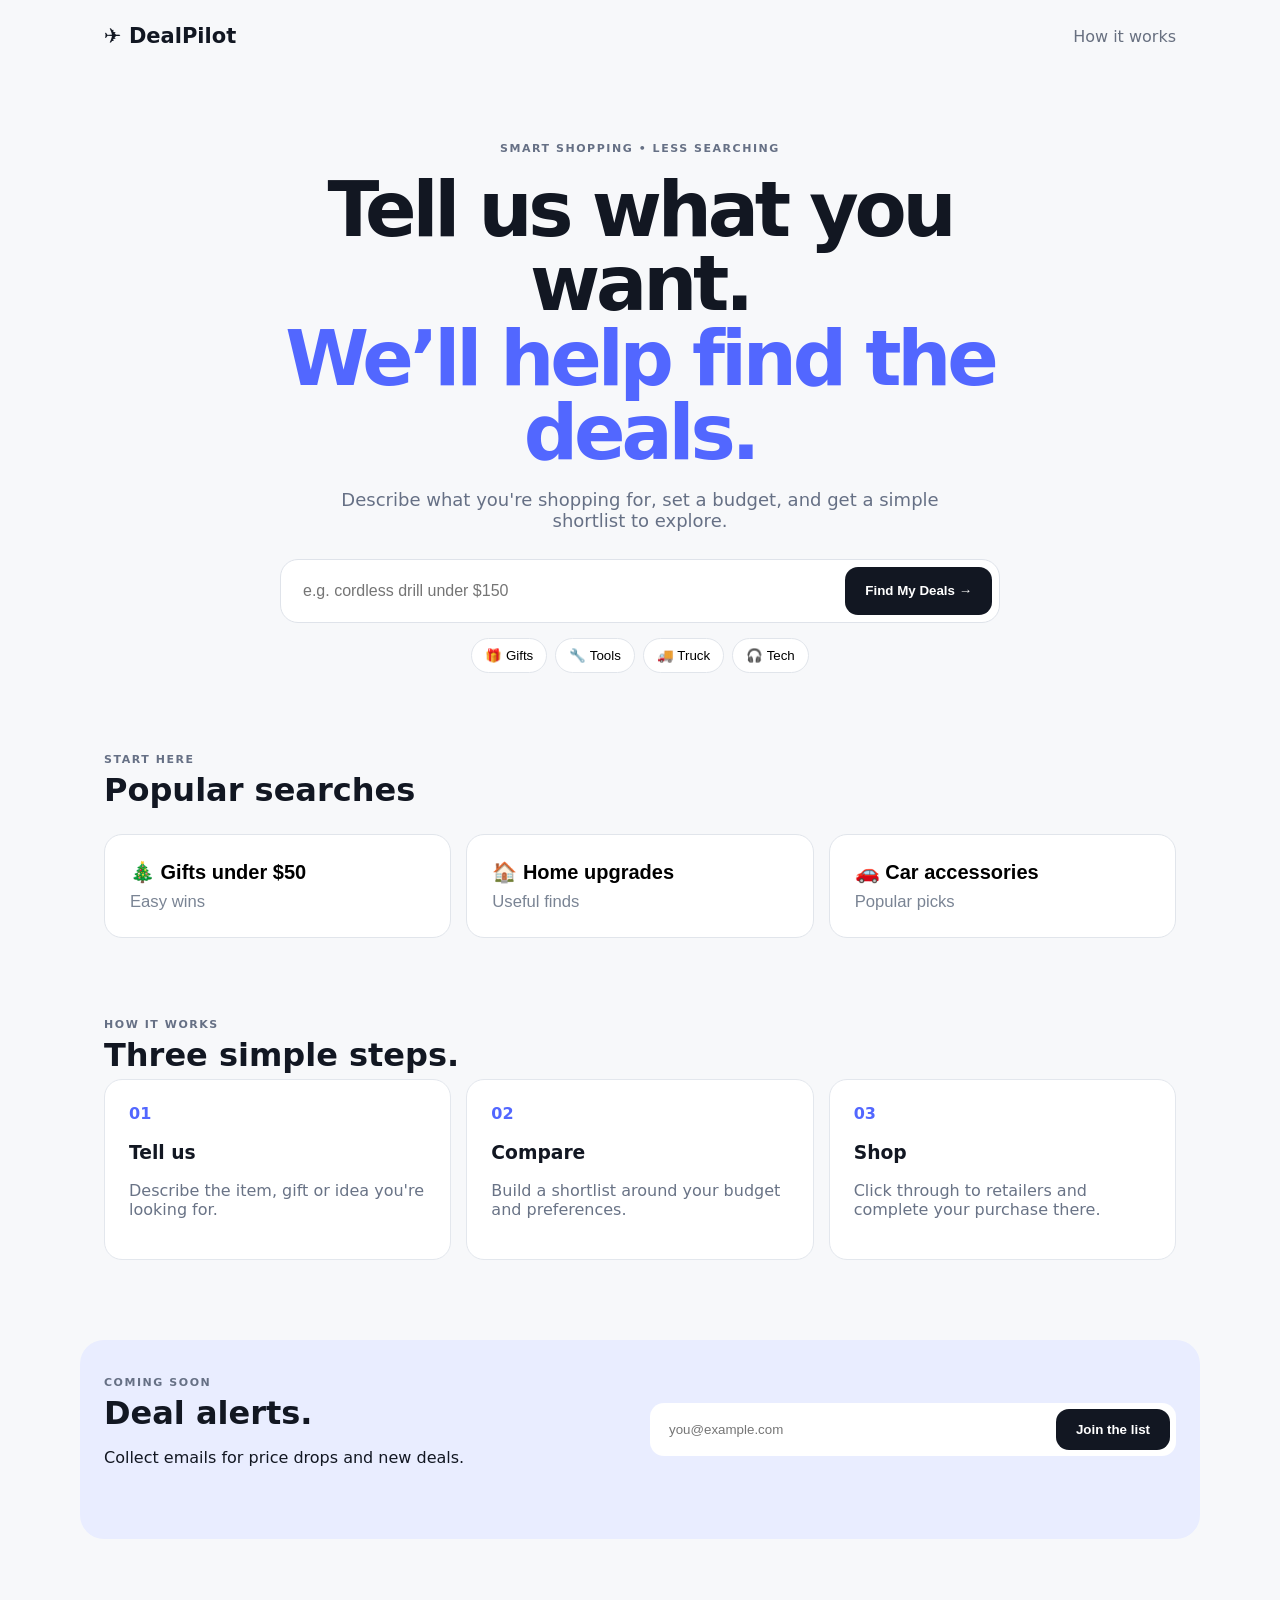
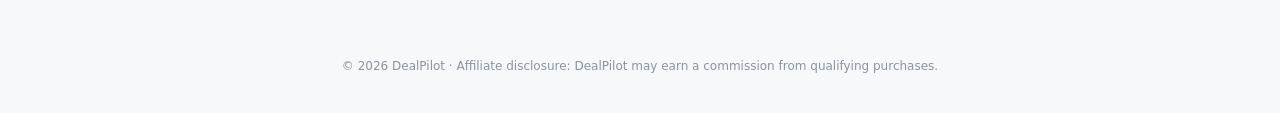
==== index.html @ 0c46713e "Add files via upload" ====
<!doctype html>
<html lang="en">
<head>
<meta charset="utf-8">
<meta name="viewport" content="width=device-width,initial-scale=1">
<title>DealPilot — Find better deals</title>
<meta name="description" content="Tell DealPilot what you want and your budget. Discover products and deals worth checking out.">
<link rel="stylesheet" href="styles.css">
</head>
<body>
<header class="nav">
  <div class="brand">✈️ DealPilot</div>
  <a href="#how">How it works</a>
</header>

<main>
<section class="hero">
  <div class="badge">SMART SHOPPING • LESS SEARCHING</div>
  <h1>Tell us what you want.<br><span>We’ll help find the deals.</span></h1>
  <p>Describe what you're shopping for, set a budget, and get a simple shortlist to explore.</p>
  <form id="searchForm" class="searchbox">
    <input id="query" placeholder="e.g. cordless drill under $150" autocomplete="off">
    <button>Find My Deals →</button>
  </form>
  <div class="chips">
    <button data-q="Best gift for my wife under $75">🎁 Gifts</button>
    <button data-q="Best cordless drill under $150">🔧 Tools</button>
    <button data-q="Best truck accessories under $100">🚚 Truck</button>
    <button data-q="Best headphones under $100">🎧 Tech</button>
  </div>
</section>

<section id="results" class="results hidden">
  <div class="sectionhead">
    <div><div class="eyebrow">YOUR SEARCH</div><h2 id="resultTitle"></h2></div>
    <span class="note">Example results — add affiliate feeds before launch.</span>
  </div>
  <div id="cards" class="cards"></div>
</section>

<section class="deals">
  <div class="sectionhead"><div><div class="eyebrow">START HERE</div><h2>Popular searches</h2></div></div>
  <div class="tiles">
    <button data-q="Best Christmas gifts under $50">🎄 <b>Gifts under $50</b><small>Easy wins</small></button>
    <button data-q="Best home tools under $100">🏠 <b>Home upgrades</b><small>Useful finds</small></button>
    <button data-q="Best car accessories under $75">🚗 <b>Car accessories</b><small>Popular picks</small></button>
  </div>
</section>

<section id="how" class="how">
  <div><div class="eyebrow">HOW IT WORKS</div><h2>Three simple steps.</h2></div>
  <div class="steps">
    <div><strong>01</strong><h3>Tell us</h3><p>Describe the item, gift or idea you're looking for.</p></div>
    <div><strong>02</strong><h3>Compare</h3><p>Build a shortlist around your budget and preferences.</p></div>
    <div><strong>03</strong><h3>Shop</h3><p>Click through to retailers and complete your purchase there.</p></div>
  </div>
</section>

<section class="signup">
  <div><div class="eyebrow">COMING SOON</div><h2>Deal alerts.</h2><p>Collect emails for price drops and new deals.</p></div>
  <form id="emailForm"><input type="email" required placeholder="you@example.com"><button>Join the list</button></form>
  <div id="emailMsg"></div>
</section>
</main>

<footer>© 2026 DealPilot · Affiliate disclosure: DealPilot may earn a commission from qualifying purchases.</footer>
<script src="app.js"></script>
</body>
</html>
---- styles.css ----
*{box-sizing:border-box}body{margin:0;font-family:system-ui,-apple-system,sans-serif;background:#f7f8fa;color:#121722}.nav{height:72px;display:flex;align-items:center;justify-content:space-between;max-width:1120px;margin:auto;padding:0 24px}.brand{font-weight:900;font-size:21px}.nav a{color:#687080;text-decoration:none}.hero{max-width:900px;margin:70px auto 50px;padding:0 24px;text-align:center}.badge,.eyebrow{font-size:11px;font-weight:800;letter-spacing:.14em;color:#667085}.hero h1{font-size:clamp(42px,7vw,76px);line-height:.98;letter-spacing:-.055em;margin:18px 0}.hero h1 span{color:#5267ff}.hero p{font-size:18px;color:#667085;max-width:650px;margin:0 auto 28px}.searchbox{display:flex;max-width:720px;margin:auto;background:#fff;border:1px solid #dfe3ea;border-radius:18px;padding:7px}.searchbox input{min-width:0;flex:1;border:0;outline:0;padding:15px;font-size:16px}.searchbox button,.signup button{border:0;border-radius:13px;background:#121722;color:#fff;padding:12px 20px;font-weight:800}.chips{display:flex;gap:8px;justify-content:center;flex-wrap:wrap;margin-top:15px}.chips button{border:1px solid #e1e5eb;background:#fff;border-radius:999px;padding:9px 13px}.results,.deals,.how{max-width:1120px;margin:80px auto;padding:0 24px}.sectionhead{display:flex;justify-content:space-between;gap:20px;align-items:end;margin-bottom:20px}.sectionhead h2,.how h2,.signup h2{font-size:32px;margin:5px 0}.note{font-size:12px;color:#8a93a3}.cards{display:grid;grid-template-columns:repeat(3,1fr);gap:16px}.card{background:#fff;border:1px solid #e3e7ed;border-radius:18px;padding:18px}.pic{height:150px;border-radius:13px;background:#eef1ff;display:grid;place-items:center;font-size:54px}.card h3{margin:15px 0 7px}.card p{color:#697386;font-size:14px}.price{font-weight:900;font-size:22px}.shop{display:block;text-align:center;background:#5267ff;color:#fff;padding:11px;border-radius:10px;margin-top:14px;font-weight:800;text-decoration:none}.tiles,.steps{display:grid;grid-template-columns:repeat(3,1fr);gap:15px}.tiles button{border:1px solid #e1e5eb;background:#fff;border-radius:18px;padding:25px;text-align:left;font-size:20px}.tiles small{display:block;color:#7a8494;margin-top:8px}.steps>div{background:#fff;border:1px solid #e3e7ed;border-radius:18px;padding:24px}.steps strong{color:#5267ff}.steps p{color:#697386}.signup{max-width:1120px;margin:80px auto;padding:36px 24px;background:#e9edff;border-radius:24px;display:grid;grid-template-columns:1fr 1fr;gap:20px;align-items:center}.signup form{display:flex;background:#fff;border-radius:14px;padding:6px}.signup input{flex:1;border:0;outline:0;padding:13px}.signup #emailMsg{grid-column:2;color:#5267ff}.hidden{display:none}footer{text-align:center;padding:40px 20px;color:#8a93a3;font-size:12px}@media(max-width:750px){.cards,.tiles,.steps,.signup{grid-template-columns:1fr}.signup #emailMsg{grid-column:1}.sectionhead{align-items:start;flex-direction:column}.searchbox{flex-direction:column}.nav{padding:0 16px}}
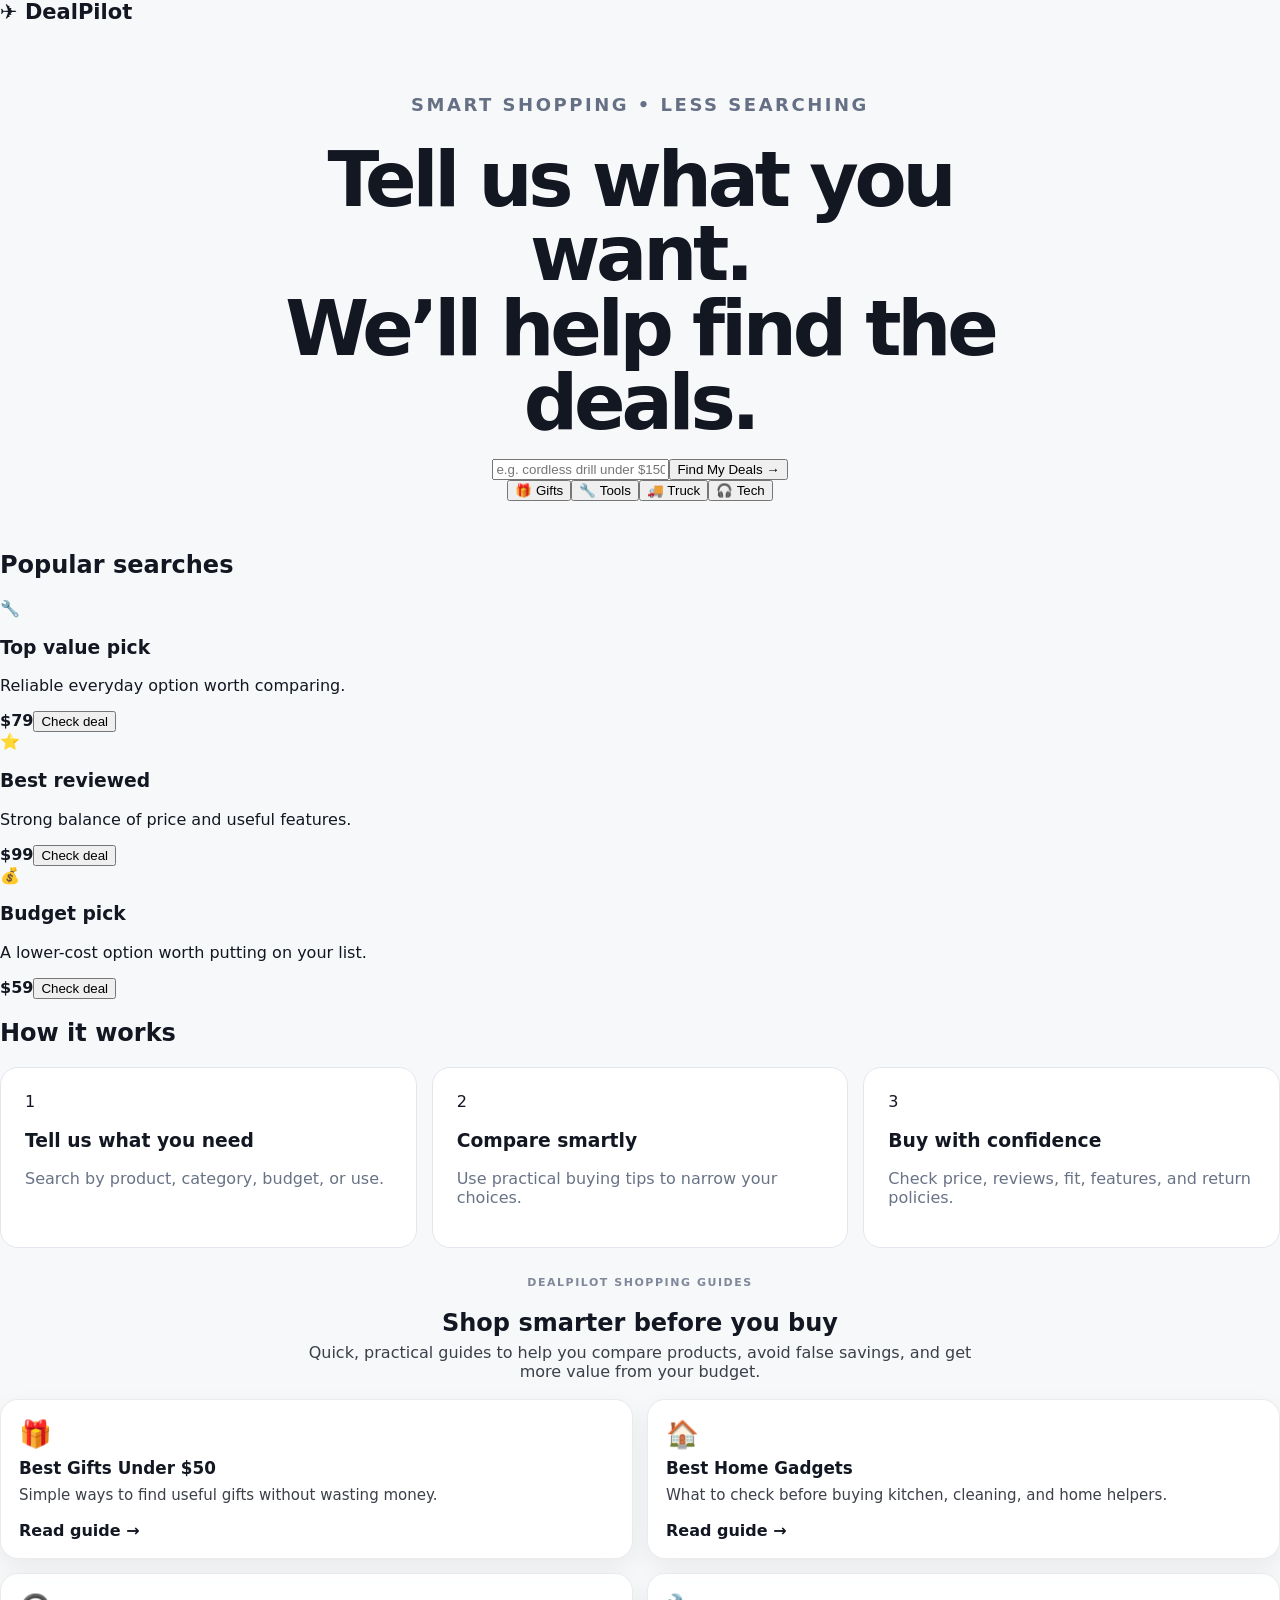
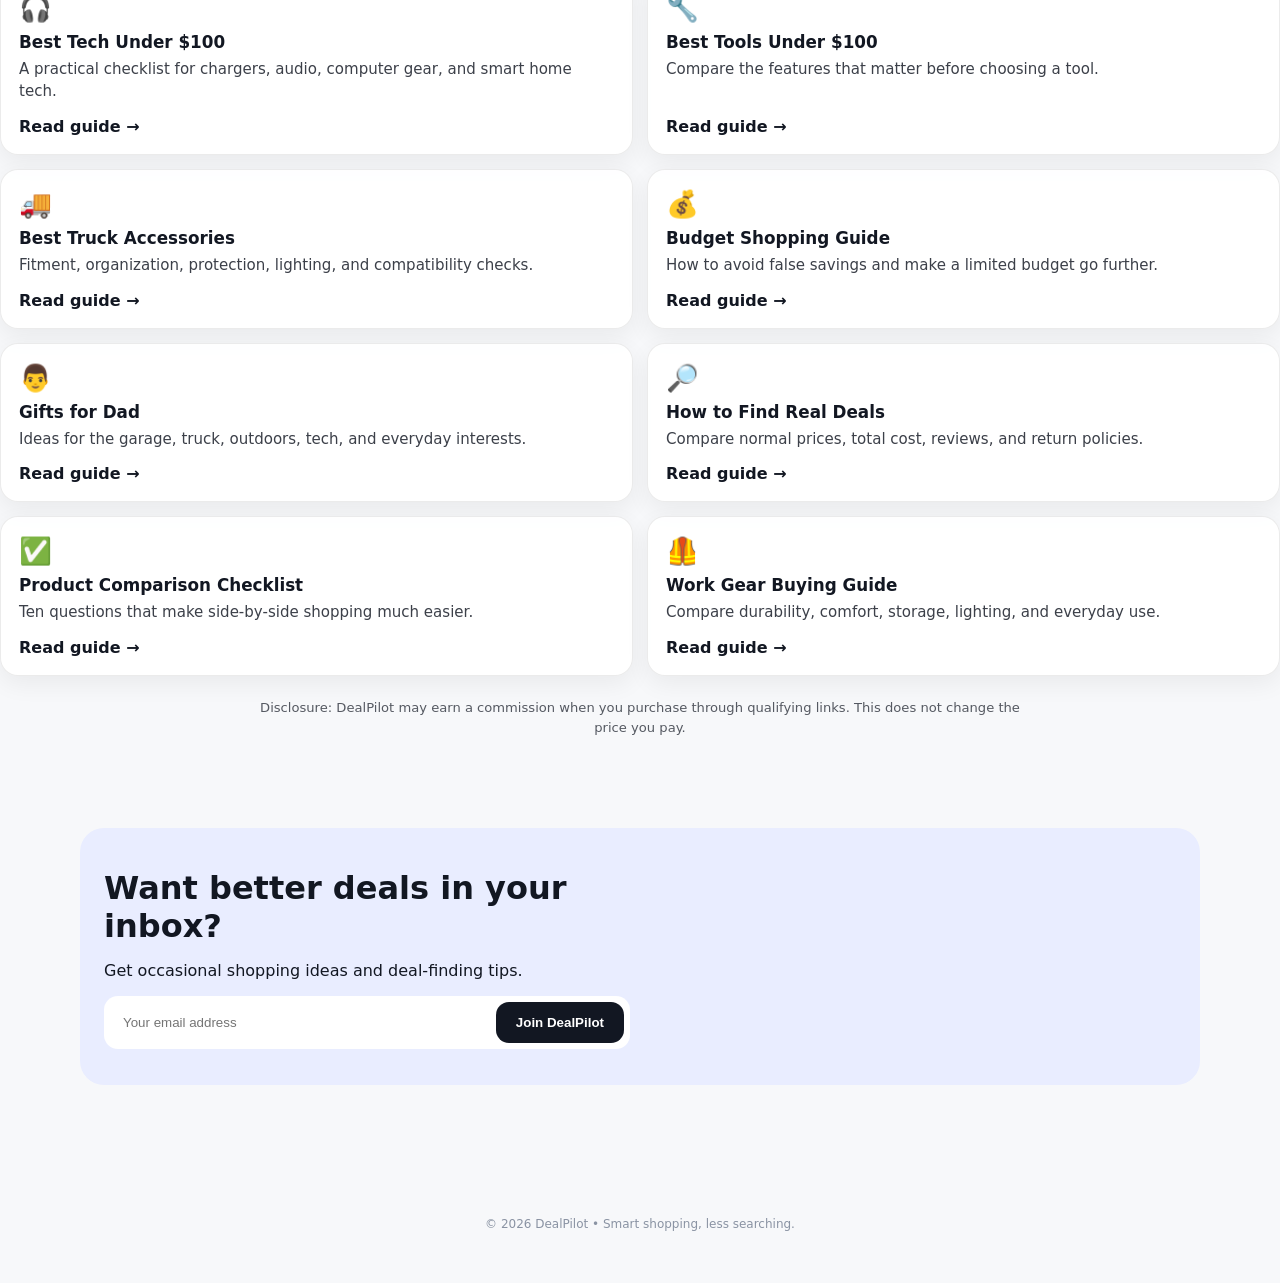
==== commit de5e1ff7: "Add files via upload" ====
--- a/index.html
+++ b/index.html
@@ -1,69 +1,33 @@
-<!doctype html>
+<!DOCTYPE html>
 <html lang="en">
 <head>
-<meta charset="utf-8">
-<meta name="viewport" content="width=device-width,initial-scale=1">
-<title>DealPilot — Find better deals</title>
-<meta name="description" content="Tell DealPilot what you want and your budget. Discover products and deals worth checking out.">
+<meta charset="UTF-8">
+<meta name="viewport" content="width=device-width, initial-scale=1.0">
+<meta name="description" content="DealPilot helps you find smarter shopping ideas, useful buying guides, and deals worth comparing.">
+<title>DealPilot — Smart Shopping, Less Searching</title>
 <link rel="stylesheet" href="styles.css">
+<style>
+.guides-section{padding:28px 0 10px}.guides-heading{text-align:center;margin-bottom:18px}.guides-heading h2{margin-bottom:6px}.guides-heading p{margin:0 auto;max-width:680px;opacity:.82}.guides-grid{display:grid;grid-template-columns:repeat(2,minmax(0,1fr));gap:14px}.guide-card{display:flex;flex-direction:column;padding:18px;border-radius:18px;text-decoration:none;color:inherit;border:1px solid rgba(0,0,0,.08);background:rgba(255,255,255,.9);box-shadow:0 8px 24px rgba(0,0,0,.06);transition:transform .15s ease,box-shadow .15s ease}.guide-card:hover{transform:translateY(-2px);box-shadow:0 12px 28px rgba(0,0,0,.09)}.guide-icon{font-size:1.65rem;margin-bottom:8px}.guide-card h3{margin:0 0 7px;font-size:1.05rem}.guide-card p{margin:0 0 14px;line-height:1.45;opacity:.82;font-size:.94rem}.guide-link{margin-top:auto;font-weight:700}.affiliate-note{text-align:center;font-size:.82rem;opacity:.7;margin:22px auto 0;max-width:760px;line-height:1.5}@media(max-width:640px){.guides-grid{grid-template-columns:1fr}}
+</style>
 </head>
 <body>
-<header class="nav">
-  <div class="brand">✈️ DealPilot</div>
-  <a href="#how">How it works</a>
-</header>
-
+<header class="site-header"><div class="container"><div class="brand">✈️ DealPilot</div></div></header>
 <main>
-<section class="hero">
-  <div class="badge">SMART SHOPPING • LESS SEARCHING</div>
-  <h1>Tell us what you want.<br><span>We’ll help find the deals.</span></h1>
-  <p>Describe what you're shopping for, set a budget, and get a simple shortlist to explore.</p>
-  <form id="searchForm" class="searchbox">
-    <input id="query" placeholder="e.g. cordless drill under $150" autocomplete="off">
-    <button>Find My Deals →</button>
-  </form>
-  <div class="chips">
-    <button data-q="Best gift for my wife under $75">🎁 Gifts</button>
-    <button data-q="Best cordless drill under $150">🔧 Tools</button>
-    <button data-q="Best truck accessories under $100">🚚 Truck</button>
-    <button data-q="Best headphones under $100">🎧 Tech</button>
-  </div>
-</section>
-
-<section id="results" class="results hidden">
-  <div class="sectionhead">
-    <div><div class="eyebrow">YOUR SEARCH</div><h2 id="resultTitle"></h2></div>
-    <span class="note">Example results — add affiliate feeds before launch.</span>
-  </div>
-  <div id="cards" class="cards"></div>
-</section>
-
-<section class="deals">
-  <div class="sectionhead"><div><div class="eyebrow">START HERE</div><h2>Popular searches</h2></div></div>
-  <div class="tiles">
-    <button data-q="Best Christmas gifts under $50">🎄 <b>Gifts under $50</b><small>Easy wins</small></button>
-    <button data-q="Best home tools under $100">🏠 <b>Home upgrades</b><small>Useful finds</small></button>
-    <button data-q="Best car accessories under $75">🚗 <b>Car accessories</b><small>Popular picks</small></button>
-  </div>
-</section>
-
-<section id="how" class="how">
-  <div><div class="eyebrow">HOW IT WORKS</div><h2>Three simple steps.</h2></div>
-  <div class="steps">
-    <div><strong>01</strong><h3>Tell us</h3><p>Describe the item, gift or idea you're looking for.</p></div>
-    <div><strong>02</strong><h3>Compare</h3><p>Build a shortlist around your budget and preferences.</p></div>
-    <div><strong>03</strong><h3>Shop</h3><p>Click through to retailers and complete your purchase there.</p></div>
-  </div>
-</section>
-
-<section class="signup">
-  <div><div class="eyebrow">COMING SOON</div><h2>Deal alerts.</h2><p>Collect emails for price drops and new deals.</p></div>
-  <form id="emailForm"><input type="email" required placeholder="you@example.com"><button>Join the list</button></form>
-  <div id="emailMsg"></div>
-</section>
-</main>
-
-<footer>© 2026 DealPilot · Affiliate disclosure: DealPilot may earn a commission from qualifying purchases.</footer>
-<script src="app.js"></script>
-</body>
-</html>+<section class="hero"><div class="container"><p class="eyebrow">SMART SHOPPING • LESS SEARCHING</p><h1>Tell us what you want.<br>We’ll help find the deals.</h1><form id="searchForm" class="search-box"><input id="searchInput" type="text" placeholder="e.g. cordless drill under $150" aria-label="What are you shopping for?" autocomplete="off"><button type="submit">Find My Deals →</button></form><div class="categories" aria-label="Popular categories"><button type="button" class="category-chip" data-q="gifts">🎁 Gifts</button><button type="button" class="category-chip" data-q="tools">🔧 Tools</button><button type="button" class="category-chip" data-q="truck accessories">🚚 Truck</button><button type="button" class="category-chip" data-q="tech">🎧 Tech</button></div></div></section>
+<section id="results" class="results-section"><div class="container"><h2>Popular searches</h2><div class="results-grid"><article class="deal-card"><div class="deal-icon">🔧</div><h3>Top value pick</h3><p>Reliable everyday option worth comparing.</p><strong>$79</strong><button type="button" onclick="demoClick()">Check deal</button></article><article class="deal-card"><div class="deal-icon">⭐</div><h3>Best reviewed</h3><p>Strong balance of price and useful features.</p><strong>$99</strong><button type="button" onclick="demoClick()">Check deal</button></article><article class="deal-card"><div class="deal-icon">💰</div><h3>Budget pick</h3><p>A lower-cost option worth putting on your list.</p><strong>$59</strong><button type="button" onclick="demoClick()">Check deal</button></article></div></div></section>
+<section class="how-it-works"><div class="container"><h2>How it works</h2><div class="steps"><div class="step"><span>1</span><h3>Tell us what you need</h3><p>Search by product, category, budget, or use.</p></div><div class="step"><span>2</span><h3>Compare smartly</h3><p>Use practical buying tips to narrow your choices.</p></div><div class="step"><span>3</span><h3>Buy with confidence</h3><p>Check price, reviews, fit, features, and return policies.</p></div></div></div></section>
+<section class="guides-section"><div class="container"><div class="guides-heading"><p class="eyebrow">DEALPILOT SHOPPING GUIDES</p><h2>Shop smarter before you buy</h2><p>Quick, practical guides to help you compare products, avoid false savings, and get more value from your budget.</p></div><div class="guides-grid">
+<a class="guide-card" href="best-gifts-under-50.html"><div class="guide-icon">🎁</div><h3>Best Gifts Under $50</h3><p>Simple ways to find useful gifts without wasting money.</p><span class="guide-link">Read guide →</span></a>
+<a class="guide-card" href="best-home-gadgets.html"><div class="guide-icon">🏠</div><h3>Best Home Gadgets</h3><p>What to check before buying kitchen, cleaning, and home helpers.</p><span class="guide-link">Read guide →</span></a>
+<a class="guide-card" href="best-tech-under-100.html"><div class="guide-icon">🎧</div><h3>Best Tech Under $100</h3><p>A practical checklist for chargers, audio, computer gear, and smart home tech.</p><span class="guide-link">Read guide →</span></a>
+<a class="guide-card" href="best-tools-under-100.html"><div class="guide-icon">🔧</div><h3>Best Tools Under $100</h3><p>Compare the features that matter before choosing a tool.</p><span class="guide-link">Read guide →</span></a>
+<a class="guide-card" href="best-truck-accessories.html"><div class="guide-icon">🚚</div><h3>Best Truck Accessories</h3><p>Fitment, organization, protection, lighting, and compatibility checks.</p><span class="guide-link">Read guide →</span></a>
+<a class="guide-card" href="budget-shopping-guide.html"><div class="guide-icon">💰</div><h3>Budget Shopping Guide</h3><p>How to avoid false savings and make a limited budget go further.</p><span class="guide-link">Read guide →</span></a>
+<a class="guide-card" href="gifts-for-dad.html"><div class="guide-icon">👨</div><h3>Gifts for Dad</h3><p>Ideas for the garage, truck, outdoors, tech, and everyday interests.</p><span class="guide-link">Read guide →</span></a>
+<a class="guide-card" href="how-to-find-real-deals.html"><div class="guide-icon">🔎</div><h3>How to Find Real Deals</h3><p>Compare normal prices, total cost, reviews, and return policies.</p><span class="guide-link">Read guide →</span></a>
+<a class="guide-card" href="product-comparison-checklist.html"><div class="guide-icon">✅</div><h3>Product Comparison Checklist</h3><p>Ten questions that make side-by-side shopping much easier.</p><span class="guide-link">Read guide →</span></a>
+<a class="guide-card" href="work-gear-buying-guide.html"><div class="guide-icon">🦺</div><h3>Work Gear Buying Guide</h3><p>Compare durability, comfort, storage, lighting, and everyday use.</p><span class="guide-link">Read guide →</span></a>
+</div><p class="affiliate-note">Disclosure: DealPilot may earn a commission when you purchase through qualifying links. This does not change the price you pay.</p></div></section>
+<section class="signup"><div class="container"><h2>Want better deals in your inbox?</h2><p>Get occasional shopping ideas and deal-finding tips.</p><form id="emailForm"><input type="email" placeholder="Your email address" aria-label="Email address" required><button type="submit">Join DealPilot</button></form></div></section>
+</main><footer><div class="container"><p>© 2026 DealPilot • Smart shopping, less searching.</p></div></footer><script src="app.js"></script>
+</body></html>
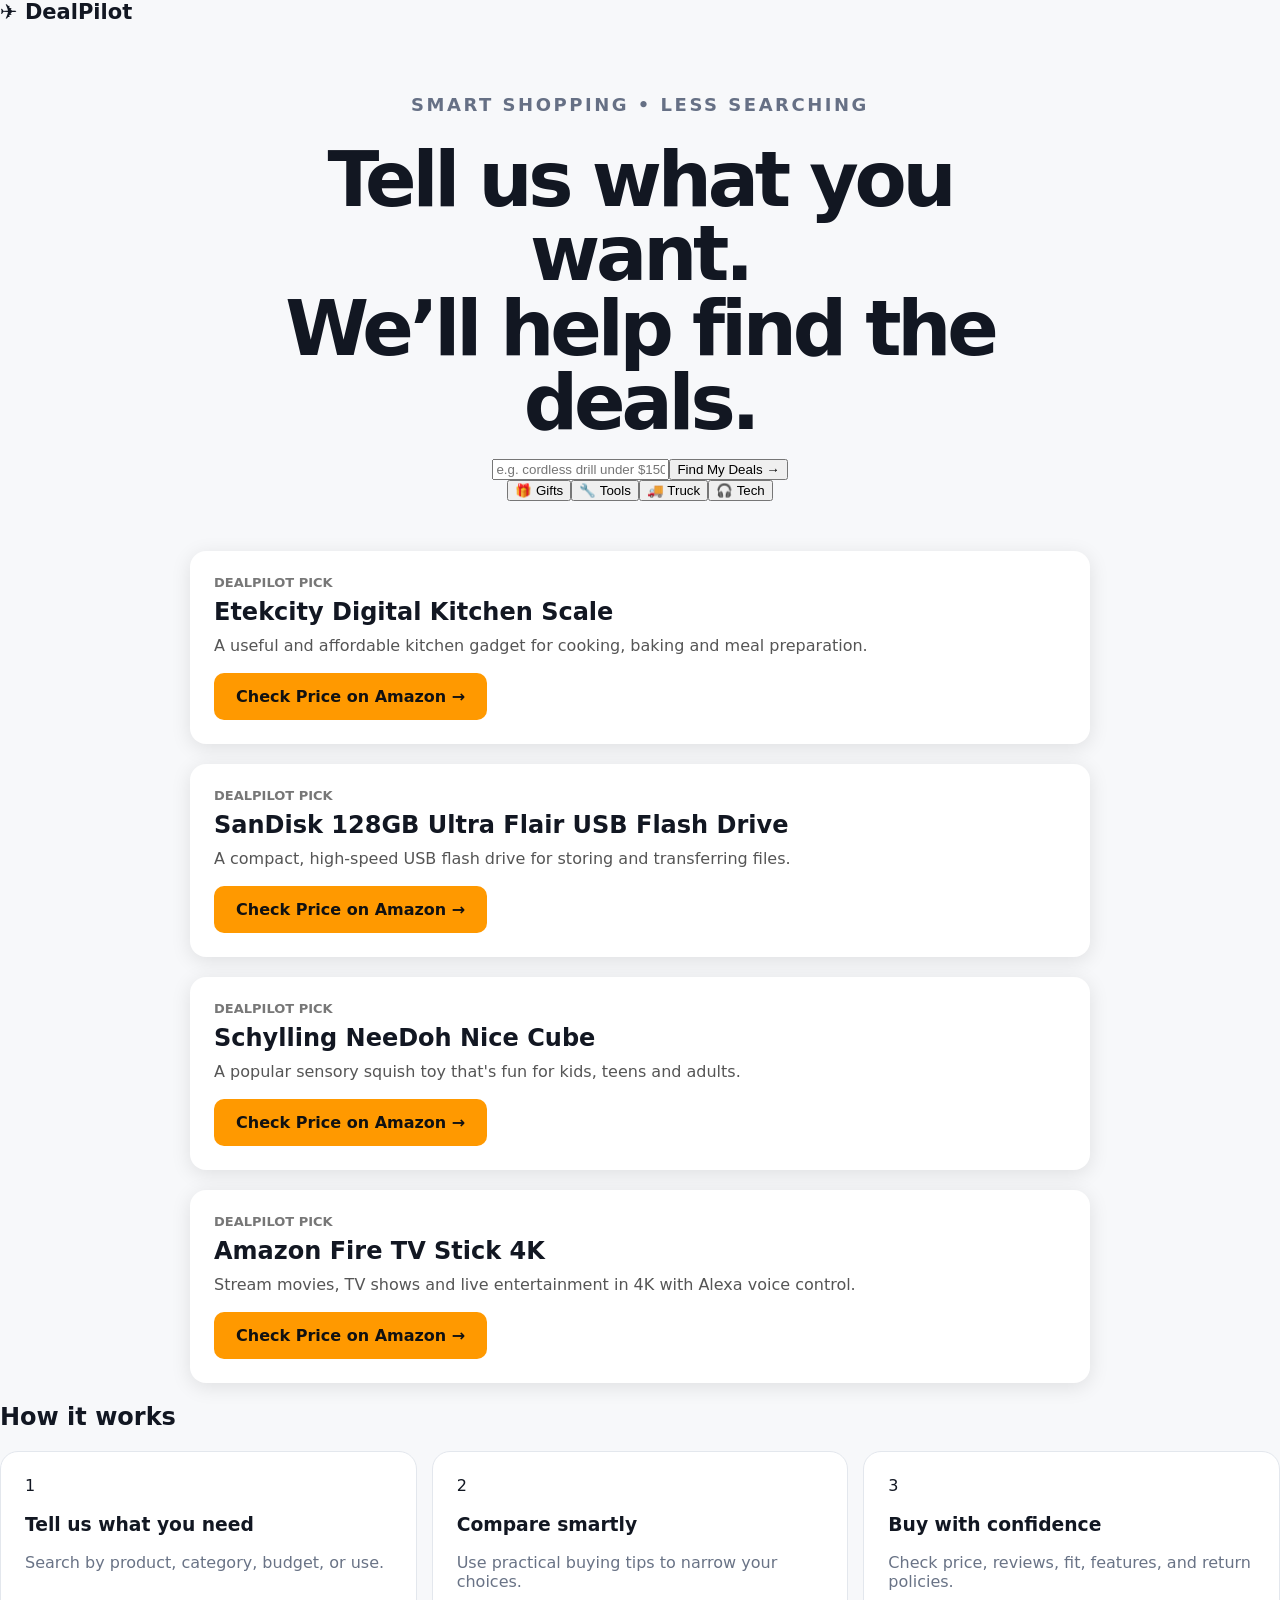
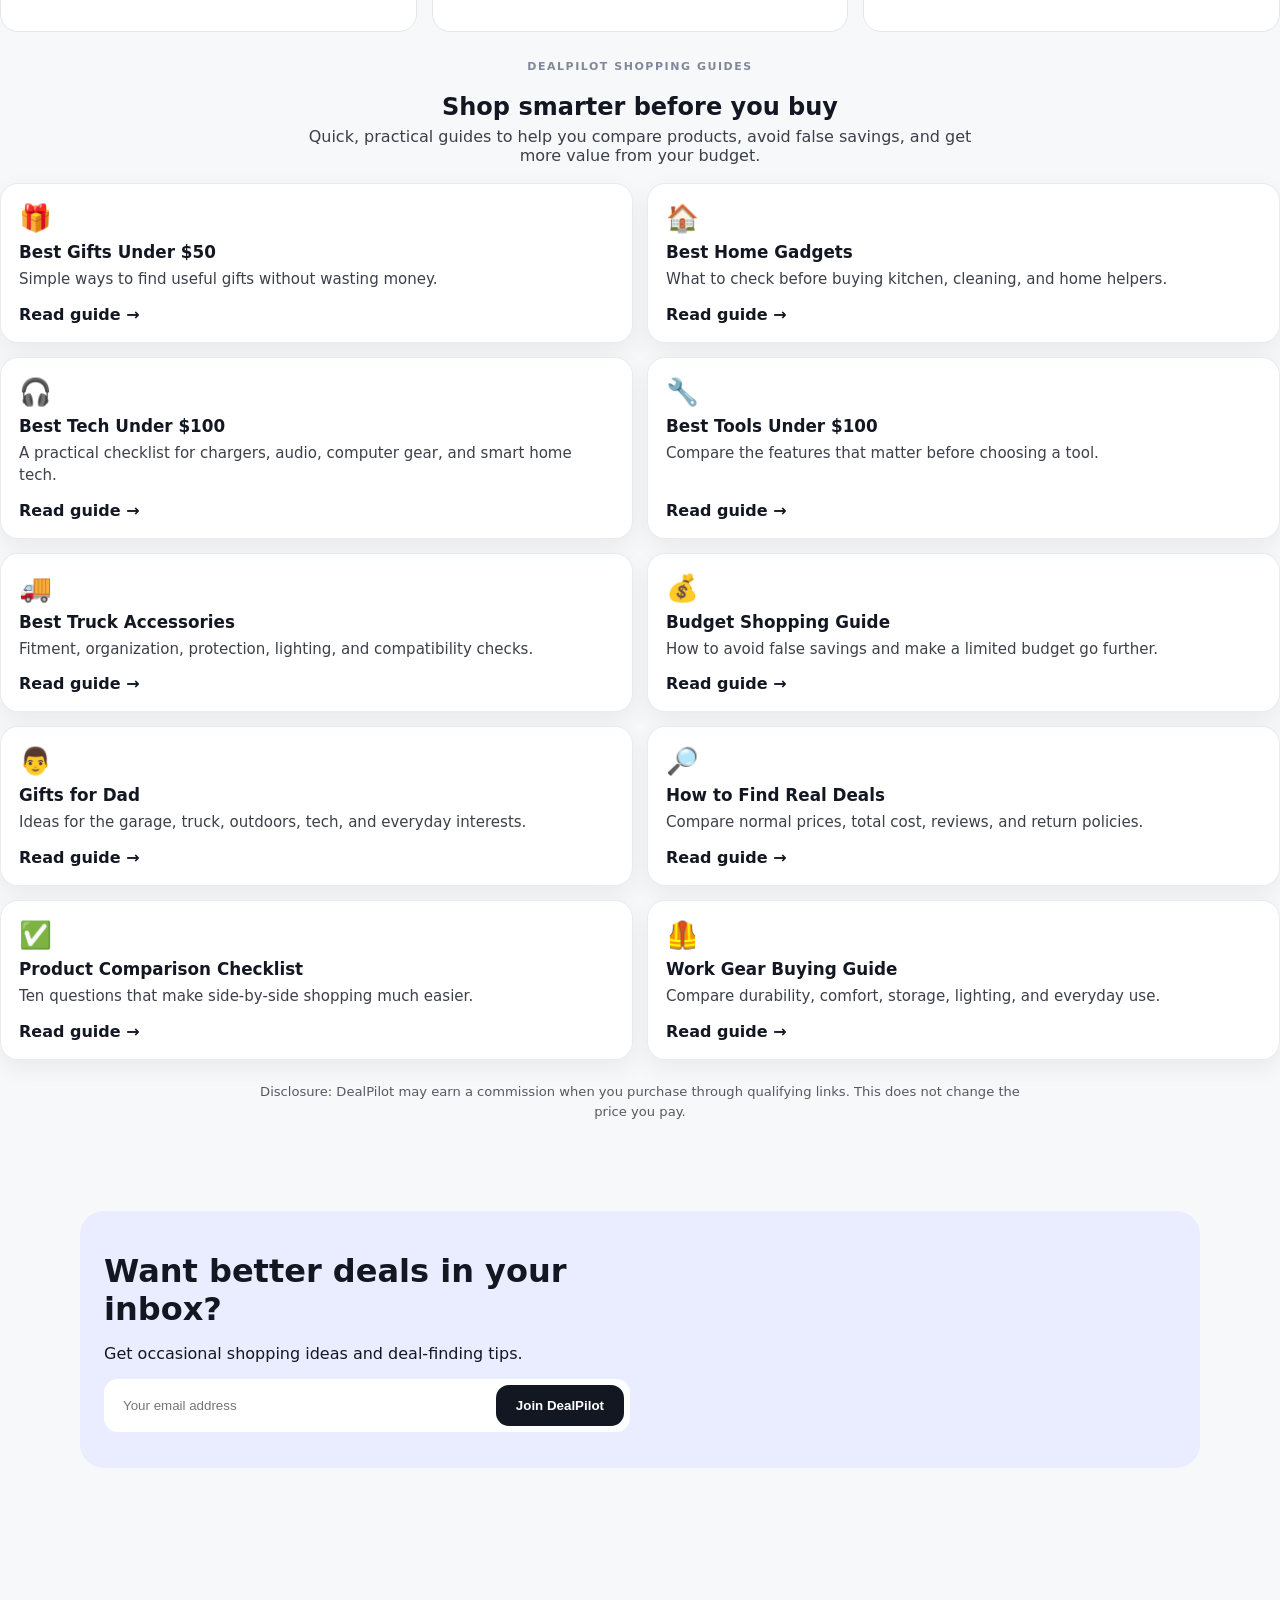
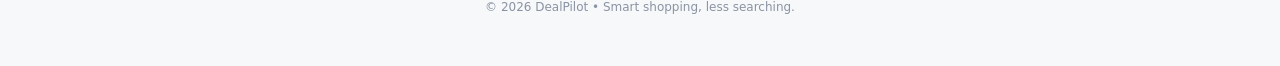
==== commit 17982043: "Update index.html" ====
--- a/index.html
+++ b/index.html
@@ -30,4 +30,5 @@
 </div><p class="affiliate-note">Disclosure: DealPilot may earn a commission when you purchase through qualifying links. This does not change the price you pay.</p></div></section>
 <section class="signup"><div class="container"><h2>Want better deals in your inbox?</h2><p>Get occasional shopping ideas and deal-finding tips.</p><form id="emailForm"><input type="email" placeholder="Your email address" aria-label="Email address" required><button type="submit">Join DealPilot</button></form></div></section>
 </main><footer><div class="container"><p>© 2026 DealPilot • Smart shopping, less searching.</p></div></footer><script src="app.js"></script>
+<script src="app.js?v=4"></script>
 </body></html>
